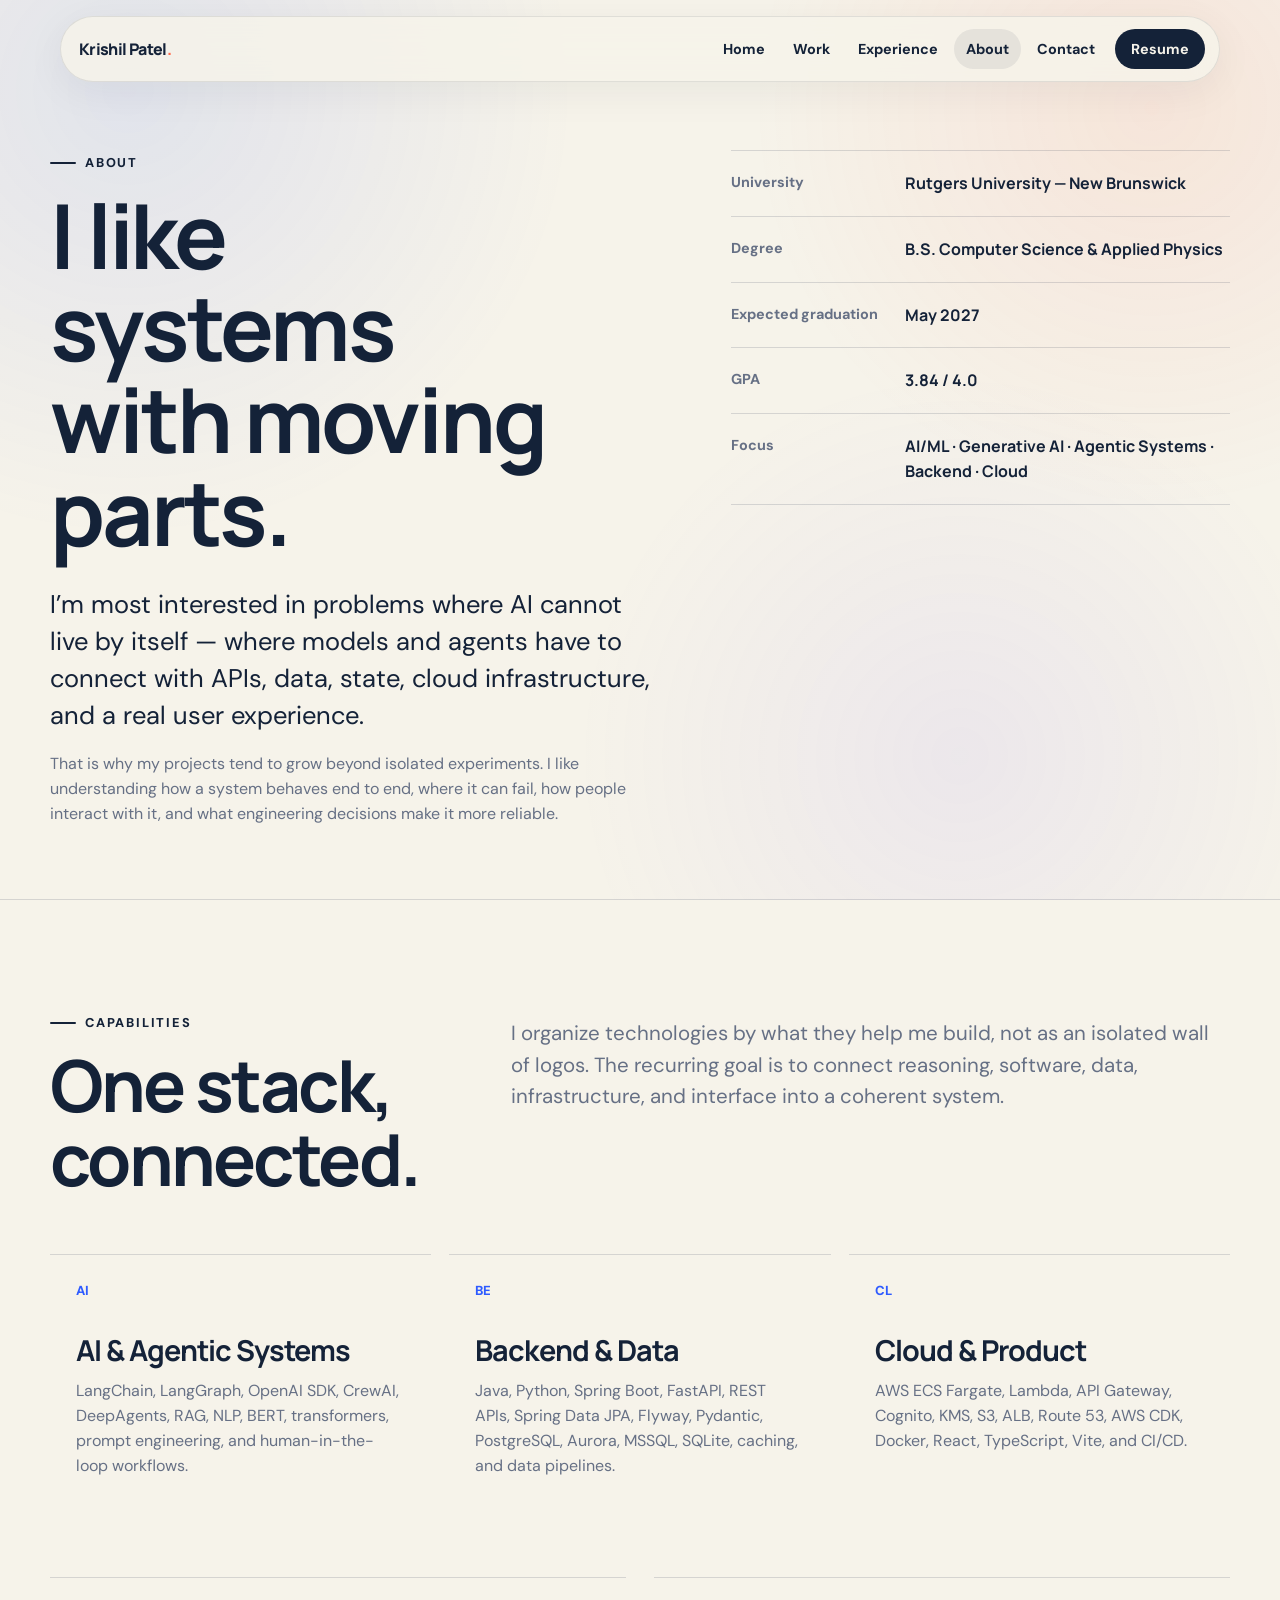
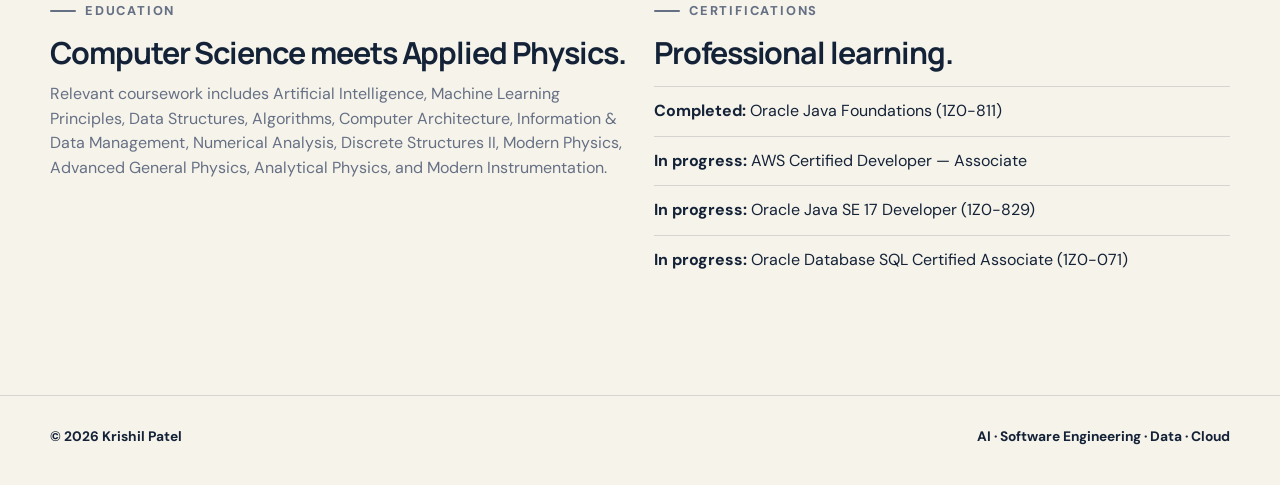
==== about.html @ 27ca4e9e "Add files via upload" ====
<!doctype html>
<html lang="en">
<head>
  <meta charset="utf-8">
  <meta name="viewport" content="width=device-width, initial-scale=1">
  <meta name="description" content="About Krishil Patel: Rutgers Computer Science and Applied Physics student focused on AI, agentic systems, backend engineering, data, and cloud.">
  <meta name="theme-color" content="#f6f3ea">
  <title>About — Krishil Patel</title>
  <link rel="preconnect" href="https://fonts.googleapis.com">
  <link rel="preconnect" href="https://fonts.gstatic.com" crossorigin>
  <link href="https://fonts.googleapis.com/css2?family=DM+Sans:wght@400;500;600;700&family=Manrope:wght@500;600;700;800&display=swap" rel="stylesheet">
  <link rel="stylesheet" href="styles.css">
</head>
<body>

<header class="nav-wrap">
  <nav class="nav" id="nav" aria-label="Primary navigation">
    <a class="brand" href="index.html">Krishil Patel<span class="brand-dot">.</span></a>
    <button class="menu-btn" id="menuBtn" type="button" aria-expanded="false" aria-controls="navLinks">Menu</button>
    <div class="nav-links" id="navLinks">
      <a href="index.html">Home</a><a href="work.html">Work</a><a href="experience.html">Experience</a><a class="active" href="about.html">About</a><a href="contact.html">Contact</a><a class="nav-cta" href="resume.pdf" target="_blank" rel="noreferrer">Resume</a>
    </div>
  </nav>
</header>
<main>
  <section class="page-hero">
    <div class="shell about-grid">
      <div class="about-copy">
        <p class="eyebrow"><span>About</span></p>
        <h2 data-reveal>I like systems with moving parts.</h2>
        <p class="big" data-reveal style="--delay:80ms">
          I’m most interested in problems where AI cannot live by itself — where models and agents have to connect with APIs,
          data, state, cloud infrastructure, and a real user experience.
        </p>
        <p class="small" data-reveal style="--delay:140ms">
          That is why my projects tend to grow beyond isolated experiments. I like understanding how a system behaves end to end,
          where it can fail, how people interact with it, and what engineering decisions make it more reliable.
        </p>
      </div>

      <div class="profile-facts" data-reveal style="--delay:120ms">
        <div class="fact"><div class="label">University</div><strong>Rutgers University — New Brunswick</strong></div>
        <div class="fact"><div class="label">Degree</div><strong>B.S. Computer Science & Applied Physics</strong></div>
        <div class="fact"><div class="label">Expected graduation</div><strong>May 2027</strong></div>
        <div class="fact"><div class="label">GPA</div><strong>3.84 / 4.0</strong></div>
        <div class="fact"><div class="label">Focus</div><strong>AI/ML · Generative AI · Agentic Systems · Backend · Cloud</strong></div>
      </div>
    </div>
  </section>

  <section class="section section-rule">
    <div class="shell">
      <div class="section-head">
        <div>
          <p class="eyebrow"><span>Capabilities</span></p>
          <h2 data-reveal>One stack, connected.</h2>
        </div>
        <p class="lead" data-reveal style="--delay:100ms">
          I organize technologies by what they help me build, not as an isolated wall of logos.
          The recurring goal is to connect reasoning, software, data, infrastructure, and interface into a coherent system.
        </p>
      </div>

      <div class="objective-grid">
        <article class="objective-card" data-reveal>
          <div class="num">AI</div>
          <h3>AI & Agentic Systems</h3>
          <p>LangChain, LangGraph, OpenAI SDK, CrewAI, DeepAgents, RAG, NLP, BERT, transformers, prompt engineering, and human-in-the-loop workflows.</p>
        </article>
        <article class="objective-card" data-reveal style="--delay:80ms">
          <div class="num">BE</div>
          <h3>Backend & Data</h3>
          <p>Java, Python, Spring Boot, FastAPI, REST APIs, Spring Data JPA, Flyway, Pydantic, PostgreSQL, Aurora, MSSQL, SQLite, caching, and data pipelines.</p>
        </article>
        <article class="objective-card" data-reveal style="--delay:160ms">
          <div class="num">CL</div>
          <h3>Cloud & Product</h3>
          <p>AWS ECS Fargate, Lambda, API Gateway, Cognito, KMS, S3, ALB, Route 53, AWS CDK, Docker, React, TypeScript, Vite, and CI/CD.</p>
        </article>
      </div>

      <div class="two-col">
        <section class="panel" data-reveal>
          <p class="eyebrow"><span>Education</span></p>
          <h3>Computer Science meets Applied Physics.</h3>
          <p>
            Relevant coursework includes Artificial Intelligence, Machine Learning Principles, Data Structures, Algorithms,
            Computer Architecture, Information & Data Management, Numerical Analysis, Discrete Structures II,
            Modern Physics, Advanced General Physics, Analytical Physics, and Modern Instrumentation.
          </p>
        </section>

        <section class="panel" data-reveal style="--delay:100ms">
          <p class="eyebrow"><span>Certifications</span></p>
          <h3>Professional learning.</h3>
          <ul class="list-clean">
            <li><strong>Completed:</strong> Oracle Java Foundations (1Z0-811)</li>
            <li><strong>In progress:</strong> AWS Certified Developer — Associate</li>
            <li><strong>In progress:</strong> Oracle Java SE 17 Developer (1Z0-829)</li>
            <li><strong>In progress:</strong> Oracle Database SQL Certified Associate (1Z0-071)</li>
          </ul>
        </section>
      </div>
    </div>
  </section>
</main>

<footer class="footer">
  <div class="shell footer-row">
    <span>© <span id="year"></span> Krishil Patel</span>
    <span>AI · Software Engineering · Data · Cloud</span>
  </div>
</footer>
<script src="script.js"></script>
</body>
</html>
---- styles.css ----
:root{
  --paper:#f6f3ea;
  --paper-2:#ebe6da;
  --ink:#142238;
  --muted:#667085;
  --line:rgba(20,34,56,.14);
  --blue:#2e5bff;
  --coral:#ff6a4d;
  --mint:#bcebd4;
  --sun:#ffd65c;
  --violet:#7c65ff;
  --white:#fff;
  --max:1180px;
  --radius:26px;
  --shadow:0 18px 60px rgba(20,34,56,.10);
  --ease:cubic-bezier(.2,.8,.2,1);
}
*{box-sizing:border-box}
html{scroll-behavior:smooth}
body{
  margin:0;
  font-family:"DM Sans",Inter,ui-sans-serif,system-ui,-apple-system,BlinkMacSystemFont,"Segoe UI",sans-serif;
  color:var(--ink);
  background:var(--paper);
  line-height:1.55;
}
body::before{
  content:"";
  position:fixed;
  inset:0;
  z-index:-2;
  pointer-events:none;
  background:
    radial-gradient(circle at 10% 10%,rgba(46,91,255,.10),transparent 28rem),
    radial-gradient(circle at 90% 12%,rgba(255,106,77,.10),transparent 25rem),
    radial-gradient(circle at 75% 84%,rgba(124,101,255,.08),transparent 24rem);
}
a{color:inherit;text-decoration:none}
img{max-width:100%;display:block}
button,input,textarea{font:inherit}
::selection{background:var(--sun);color:var(--ink)}
.shell{width:min(var(--max),calc(100% - 46px));margin:0 auto}
h1,h2,h3,h4{
  font-family:"Manrope","DM Sans",sans-serif;
  margin:0;
  letter-spacing:-.035em;
  line-height:1.03
}
p{margin:0}
.eyebrow{
  margin:0 0 16px;
  font-size:.8rem;
  font-weight:800;
  letter-spacing:.14em;
  text-transform:uppercase
}
.eyebrow span{display:inline-flex;align-items:center;gap:9px}
.eyebrow span::before{content:"";width:26px;height:2px;background:currentColor;border-radius:999px}
.lead{font-size:clamp(1.05rem,1.6vw,1.3rem);color:var(--muted);max-width:760px}
.section{padding:110px 0}
.section-rule{border-top:1px solid var(--line)}
.section-head{
  display:grid;
  grid-template-columns:.72fr 1.28fr;
  gap:56px;
  align-items:start;
  margin-bottom:58px
}
.section-head h2{font-size:clamp(2.7rem,5.6vw,5.8rem);max-width:9ch}
.section-head .lead{padding-top:8px}
.btn{
  display:inline-flex;
  align-items:center;
  justify-content:center;
  gap:10px;
  min-height:46px;
  padding:0 18px;
  border:1px solid var(--line);
  border-radius:999px;
  font-weight:800;
  font-size:.94rem;
  transition:transform .18s ease,background .18s ease,color .18s ease,border-color .18s ease
}
.btn:hover{transform:translateY(-2px)}
.btn-primary{background:var(--ink);color:var(--paper);border-color:var(--ink)}
.btn-primary:hover{background:var(--blue);border-color:var(--blue)}
.btn-ghost:hover{background:var(--white)}
.cta-row{display:flex;flex-wrap:wrap;gap:10px}

.nav-wrap{
  position:fixed;
  top:16px;
  left:0;
  width:100%;
  z-index:100;
  pointer-events:none
}
.nav{
  pointer-events:auto;
  width:min(1160px,calc(100% - 28px));
  margin:0 auto;
  padding:12px 14px 12px 18px;
  display:flex;
  justify-content:space-between;
  align-items:center;
  border:1px solid rgba(20,34,56,.10);
  border-radius:999px;
  background:rgba(246,243,234,.84);
  backdrop-filter:blur(18px);
  box-shadow:0 10px 40px rgba(20,34,56,.06);
  transition:background .35s var(--ease),box-shadow .35s var(--ease)
}
.nav.scrolled{background:rgba(246,243,234,.96);box-shadow:0 14px 45px rgba(20,34,56,.11)}
.brand{font-family:"Manrope",sans-serif;font-weight:800;letter-spacing:-.04em}
.brand-dot{color:var(--coral)}
.nav-links{display:flex;align-items:center;gap:4px}
.nav-links a{
  padding:9px 12px;
  border-radius:999px;
  font-size:.9rem;
  font-weight:700;
  transition:background .18s ease,transform .18s ease
}
.nav-links a:hover,.nav-links a.active{background:rgba(20,34,56,.075)}
.nav-links .nav-cta{background:var(--ink);color:var(--paper);padding-inline:16px;margin-left:4px}
.menu-btn{display:none;border:0;background:transparent;color:var(--ink);font-weight:800;padding:8px 10px;border-radius:10px;cursor:pointer}

.page-hero{padding:150px 0 72px}
.page-hero-grid{
  display:grid;
  grid-template-columns:1.15fr .85fr;
  gap:56px;
  align-items:end
}
.page-hero h1{font-size:clamp(4rem,8.5vw,8.6rem);max-width:9ch}
.page-hero .lead{margin-top:26px}
.hero-image{
  border-radius:34px;
  overflow:hidden;
  box-shadow:var(--shadow);
  background:var(--paper-2)
}
.hero-image img{width:100%;height:auto}
.mini-meta{display:flex;flex-wrap:wrap;gap:8px;margin-top:26px}
.pill{
  display:inline-flex;
  padding:7px 11px;
  border:1px solid var(--line);
  border-radius:999px;
  font-size:.82rem;
  font-weight:700
}

.home-hero{
  min-height:100svh;
  display:flex;
  align-items:center;
  padding:138px 0 78px;
  position:relative;
  overflow:hidden
}
.home-grid{
  width:100%;
  display:grid;
  grid-template-columns:minmax(0,1.3fr) minmax(300px,.7fr);
  gap:60px;
  align-items:center
}
.home-hero h1{font-size:clamp(4.4rem,10vw,9.7rem);line-height:.88;max-width:8.3ch}
.home-hero h1 .accent{color:var(--blue)}
.home-kicker{font-weight:800;color:var(--blue);margin-bottom:20px}
.home-statement{
  font-size:clamp(1.5rem,2.5vw,2.15rem);
  font-weight:700;
  line-height:1.2;
  letter-spacing:-.03em;
  margin-bottom:20px
}
.home-support{color:var(--muted);font-size:1.04rem;margin-bottom:26px;max-width:40ch}
.home-image{
  position:relative;
  border-radius:36px;
  overflow:hidden;
  box-shadow:var(--shadow)
}
.home-image::after{
  content:"Portfolio / 2026";
  position:absolute;
  right:16px;
  bottom:14px;
  padding:7px 10px;
  border-radius:999px;
  font-size:.72rem;
  font-weight:800;
  letter-spacing:.11em;
  text-transform:uppercase;
  color:var(--ink);
  background:rgba(246,243,234,.82);
  backdrop-filter:blur(10px)
}

.objective-grid{
  display:grid;
  grid-template-columns:repeat(3,1fr);
  gap:18px
}
.objective-card{
  padding:26px;
  border-top:1px solid var(--line);
  min-height:220px
}
.objective-card .num{font-size:.82rem;font-weight:800;color:var(--blue);margin-bottom:34px}
.objective-card h3{font-size:1.8rem;margin-bottom:14px}
.objective-card p{color:var(--muted)}

.feature-strip{
  display:grid;
  grid-template-columns:repeat(2,1fr);
  gap:24px
}
.feature-card{
  min-height:420px;
  padding:30px;
  border-radius:32px;
  position:relative;
  overflow:hidden;
  box-shadow:var(--shadow)
}
.feature-card.blue{background:linear-gradient(145deg,#dfe7ff,#bfcfff 58%,#f5d3cc)}
.feature-card.sun{background:linear-gradient(145deg,#fff1c3,#f6d685 55%,#d4ebdd)}
.feature-card h3{font-size:clamp(2.2rem,4vw,4.5rem);max-width:8ch;margin-top:24px}
.feature-card p{margin-top:16px;max-width:46ch;color:rgba(20,34,56,.72)}
.feature-card .arrow{
  position:absolute;
  right:24px;
  bottom:24px;
  width:52px;
  height:52px;
  border-radius:50%;
  display:grid;
  place-items:center;
  border:1px solid rgba(20,34,56,.18);
  background:rgba(255,255,255,.42);
  font-size:1.2rem;
  transition:transform .18s ease
}
.feature-card:hover .arrow{transform:translate(3px,-3px)}

.work-grid{display:grid;gap:30px}
.project-card{
  display:grid;
  grid-template-columns:.95fr 1.05fr;
  gap:26px;
  border-top:1px solid var(--line);
  padding-top:34px
}
.project-card + .project-card{margin-top:38px}
.project-copy h2{font-size:clamp(2.8rem,5vw,5rem);margin-bottom:14px}
.project-copy p{color:var(--muted);font-size:1.05rem;max-width:56ch;margin-bottom:22px}
.project-copy h4{font-size:1rem;margin:24px 0 8px}
.project-copy ul{margin:0;padding-left:1.2rem;color:var(--muted)}
.project-copy li{margin-bottom:8px}
.project-image{
  border-radius:30px;
  overflow:hidden;
  box-shadow:var(--shadow);
  background:var(--paper-2)
}
.project-image img{width:100%;height:100%;object-fit:cover}
.tech-row{display:flex;flex-wrap:wrap;gap:8px;margin:20px 0 26px}

.archive{
  border-top:1px solid var(--line)
}
.archive-item{
  display:grid;
  grid-template-columns:.55fr 1.6fr 1fr;
  gap:20px;
  padding:26px 0;
  border-bottom:1px solid var(--line);
  transition:transform .18s ease
}
.archive-item:hover{transform:translateX(7px)}
.archive-item .year{font-weight:800;color:var(--muted)}
.archive-item h3{font-size:clamp(1.4rem,2.3vw,2.3rem);margin-bottom:6px}
.archive-item p{color:var(--muted)}
.archive-tech{text-align:right;color:var(--muted);font-size:.85rem;font-weight:700}

.timeline{
  display:grid;
  grid-template-columns:.45fr 1.55fr;
  gap:50px;
  border-top:1px solid var(--line);
  padding-top:36px
}
.timeline-date{color:var(--muted);font-weight:700}
.timeline-content h2{font-size:clamp(2.6rem,5vw,5rem);margin-bottom:8px}
.org{color:var(--blue);font-weight:800;margin-bottom:18px}
.timeline-content>p{color:var(--muted);font-size:1.08rem;max-width:760px}
.timeline-points{display:grid;grid-template-columns:repeat(2,1fr);gap:12px 26px;margin-top:28px}
.timeline-points div{border-top:1px solid var(--line);padding-top:12px;font-weight:650}

.research-visual{
  margin-top:48px;
  display:grid;
  grid-template-columns:1fr 1fr;
  gap:24px
}
.research-visual figure{
  margin:0;
  border-radius:30px;
  overflow:hidden;
  box-shadow:var(--shadow)
}
.research-visual figcaption{
  padding:14px 16px;
  background:#fff;
  color:var(--muted);
  font-size:.88rem
}

.about-grid{
  display:grid;
  grid-template-columns:1.1fr .9fr;
  gap:70px;
  align-items:start
}
.about-copy h2{font-size:clamp(3.2rem,7vw,7rem);max-width:9ch;margin-bottom:28px}
.about-copy .big{font-size:clamp(1.22rem,2vw,1.7rem);line-height:1.45;margin-bottom:18px}
.about-copy .small{color:var(--muted);max-width:56ch}
.profile-facts{border-top:1px solid var(--line)}
.fact{display:grid;grid-template-columns:.65fr 1.35fr;gap:18px;padding:20px 0;border-bottom:1px solid var(--line)}
.fact .label{color:var(--muted);font-weight:700;font-size:.9rem}
.fact strong{font-family:"Manrope",sans-serif}
.two-col{display:grid;grid-template-columns:1fr 1fr;gap:28px;margin-top:72px}
.panel{border-top:1px solid var(--line);padding-top:20px}
.panel h3{font-size:1.9rem;margin-bottom:14px}
.panel p{color:var(--muted)}
.list-clean{list-style:none;padding:0;margin:18px 0 0}
.list-clean li{padding:12px 0;border-top:1px solid var(--line)}

.contact-grid{
  display:grid;
  grid-template-columns:1.05fr .95fr;
  gap:60px
}
.contact-copy h1{font-size:clamp(4rem,8vw,8rem);max-width:8ch;margin-bottom:24px}
.contact-copy .lead{margin-bottom:28px}
.contact-links{display:flex;flex-wrap:wrap;gap:10px}
.contact-card{
  padding:30px;
  border-radius:30px;
  background:linear-gradient(150deg,#ffd7ce,#ffc0b1 45%,#f5d768);
  box-shadow:var(--shadow)
}
.contact-card h3{font-size:2.2rem;margin-bottom:14px}
.contact-card p{color:rgba(20,34,56,.72);margin-bottom:24px}
.contact-list{display:grid;gap:12px}
.contact-item{
  display:flex;
  justify-content:space-between;
  gap:20px;
  padding:14px 0;
  border-top:1px solid rgba(20,34,56,.16)
}
.contact-item span{color:rgba(20,34,56,.65)}
.footer{
  padding:30px 0 38px;
  border-top:1px solid var(--line);
  font-size:.86rem;
  font-weight:700
}
.footer-row{display:flex;justify-content:space-between;gap:16px}

[data-reveal]{
  opacity:0;
  transform:translateY(20px);
  transition:opacity .8s var(--ease),transform .8s var(--ease);
  transition-delay:var(--delay,0ms)
}
[data-reveal].visible{opacity:1;transform:translateY(0)}

@media(max-width:960px){
  .section{padding:88px 0}
  .section-head,.page-hero-grid,.about-grid,.contact-grid{grid-template-columns:1fr;gap:34px}
  .section-head h2{max-width:none}
  .home-grid{grid-template-columns:1fr;gap:46px}
  .home-hero{min-height:auto;padding:140px 0 96px}
  .home-image{max-width:720px}
  .objective-grid{grid-template-columns:1fr}
  .feature-strip{grid-template-columns:1fr}
  .project-card{grid-template-columns:1fr}
  .timeline{grid-template-columns:1fr;gap:16px}
  .archive-item{grid-template-columns:.55fr 1.45fr}
  .archive-tech{grid-column:2;text-align:left}
  .research-visual,.two-col{grid-template-columns:1fr}
}
@media(max-width:760px){
  .shell{width:min(100% - 28px,var(--max))}
  .nav{width:calc(100% - 18px)}
  .nav-links{
    position:absolute;
    top:calc(100% + 8px);
    left:0;
    right:0;
    display:none;
    flex-direction:column;
    align-items:stretch;
    padding:12px;
    border-radius:22px;
    background:rgba(246,243,234,.98);
    border:1px solid rgba(20,34,56,.10);
    box-shadow:var(--shadow)
  }
  .nav-links.open{display:flex}
  .nav-links .nav-cta{margin-left:0;text-align:center}
  .menu-btn{display:inline-flex}
  .home-hero h1,.page-hero h1,.contact-copy h1{font-size:clamp(3.9rem,17vw,5.8rem)}
  .feature-card{min-height:360px}
  .archive-item{grid-template-columns:1fr;gap:7px}
  .archive-tech{grid-column:auto}
  .timeline-points{grid-template-columns:1fr}
  .fact{grid-template-columns:1fr;gap:4px}
  .footer-row{flex-direction:column}
}
@media(prefers-reduced-motion:reduce){
  html{scroll-behavior:auto}
  *,*::before,*::after{
    animation-duration:1ms!important;
    animation-iteration-count:1!important;
    transition-duration:1ms!important
  }
  [data-reveal]{opacity:1;transform:none}
}
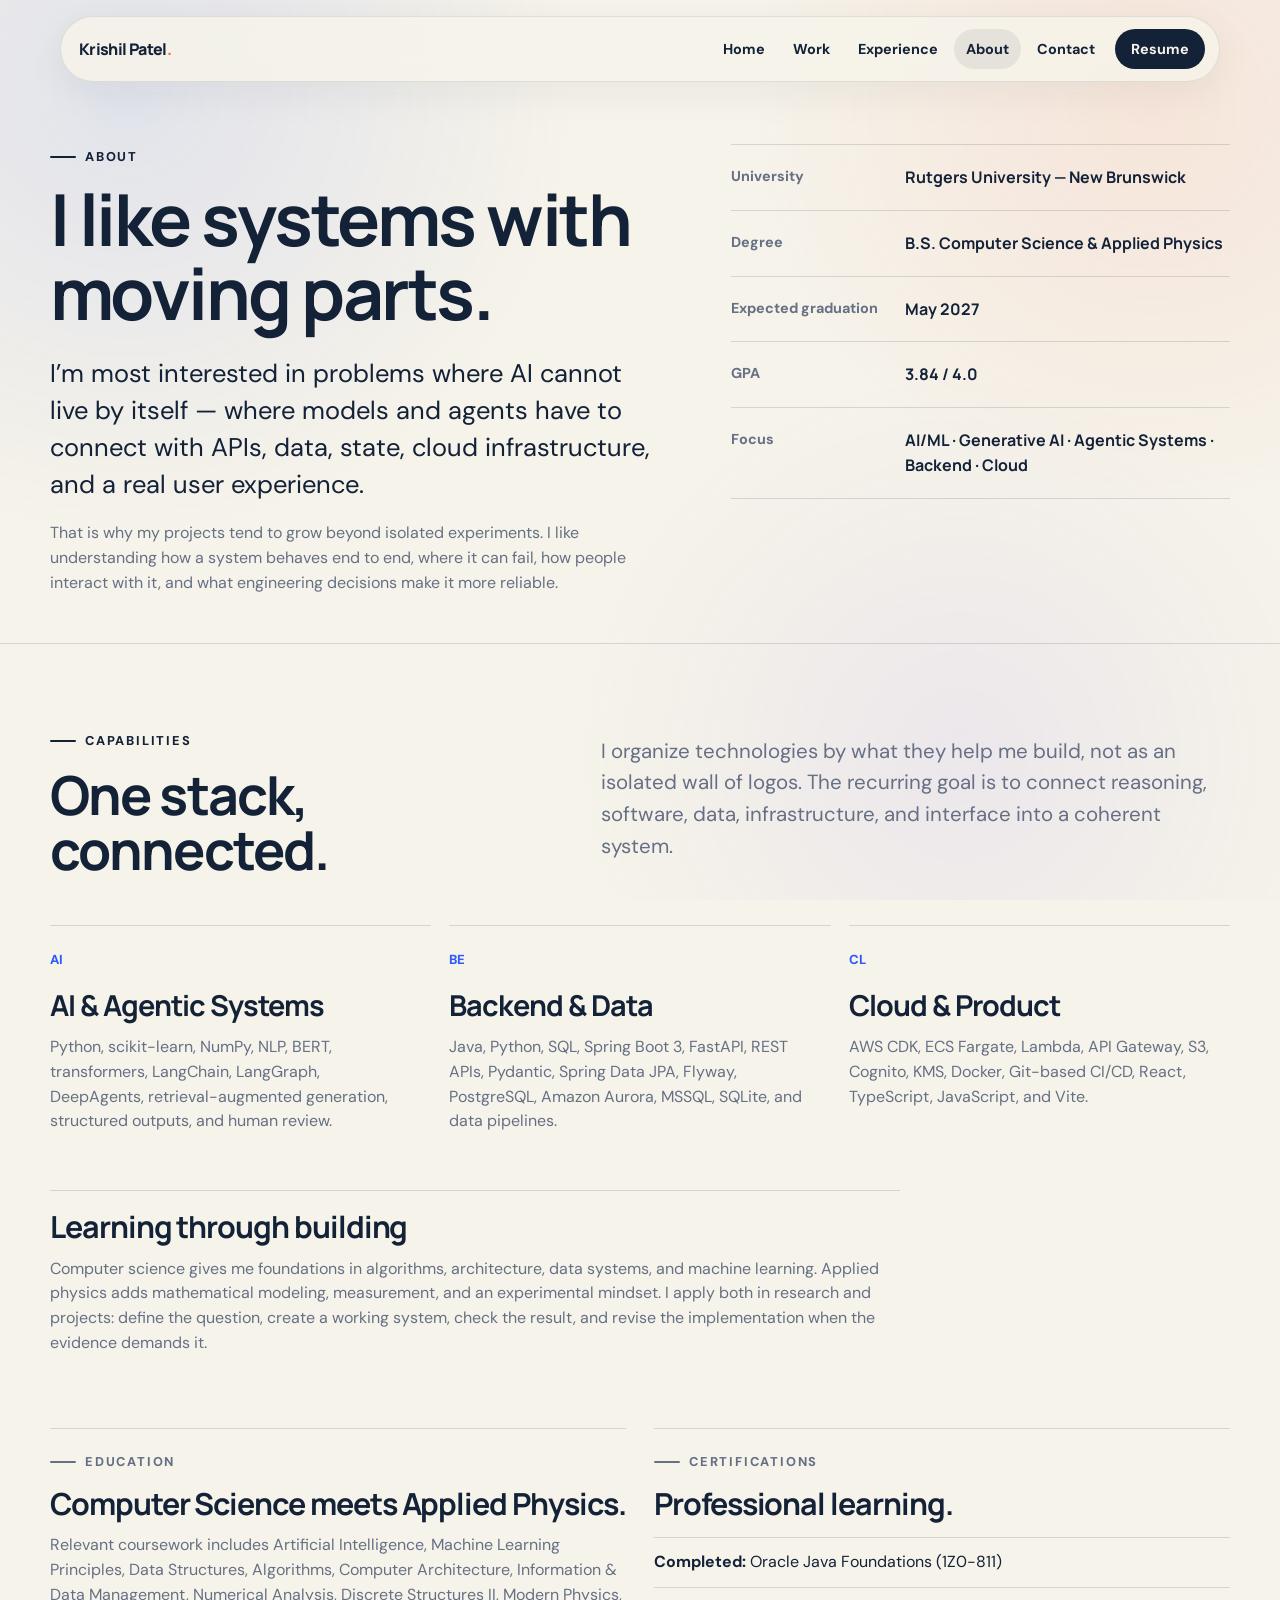
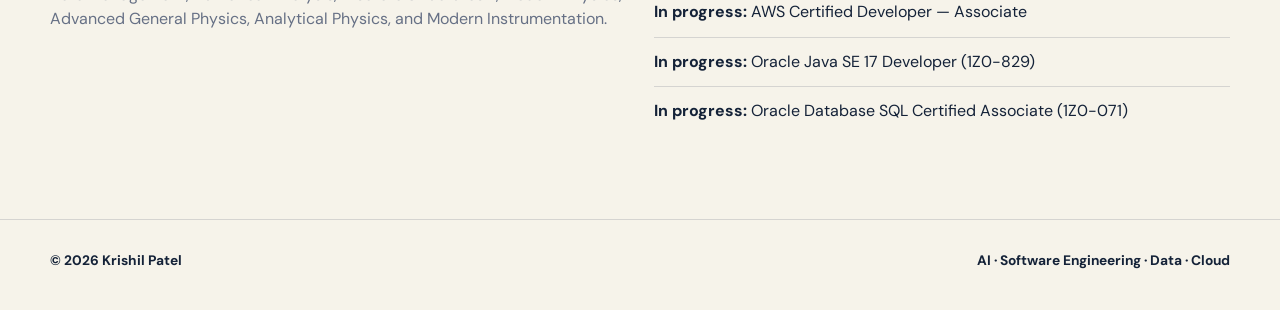
==== commit 4aac4515: "Add files via upload" ====
--- a/about.html
+++ b/about.html
@@ -1,115 +1,109 @@
-<!doctype html>
+<!DOCTYPE html>
+
 <html lang="en">
 <head>
-  <meta charset="utf-8">
-  <meta name="viewport" content="width=device-width, initial-scale=1">
-  <meta name="description" content="About Krishil Patel: Rutgers Computer Science and Applied Physics student focused on AI, agentic systems, backend engineering, data, and cloud.">
-  <meta name="theme-color" content="#f6f3ea">
-  <title>About — Krishil Patel</title>
-  <link rel="preconnect" href="https://fonts.googleapis.com">
-  <link rel="preconnect" href="https://fonts.gstatic.com" crossorigin>
-  <link href="https://fonts.googleapis.com/css2?family=DM+Sans:wght@400;500;600;700&family=Manrope:wght@500;600;700;800&display=swap" rel="stylesheet">
-  <link rel="stylesheet" href="styles.css">
+<meta charset="utf-8"/>
+<meta content="width=device-width, initial-scale=1" name="viewport"/>
+<meta content="About Krishil Patel: Rutgers Computer Science and Applied Physics student focused on AI, agentic systems, backend engineering, data, and cloud." name="description"/>
+<meta content="#f6f3ea" name="theme-color"/>
+<title>About — Krishil Patel</title>
+<link href="https://fonts.googleapis.com" rel="preconnect"/>
+<link crossorigin="" href="https://fonts.gstatic.com" rel="preconnect"/>
+<link href="https://fonts.googleapis.com/css2?family=DM+Sans:wght@400;500;600;700&amp;family=Manrope:wght@500;600;700;800&amp;display=swap" rel="stylesheet"/>
+<link href="styles.css" rel="stylesheet"/>
 </head>
 <body>
-
 <header class="nav-wrap">
-  <nav class="nav" id="nav" aria-label="Primary navigation">
-    <a class="brand" href="index.html">Krishil Patel<span class="brand-dot">.</span></a>
-    <button class="menu-btn" id="menuBtn" type="button" aria-expanded="false" aria-controls="navLinks">Menu</button>
-    <div class="nav-links" id="navLinks">
-      <a href="index.html">Home</a><a href="work.html">Work</a><a href="experience.html">Experience</a><a class="active" href="about.html">About</a><a href="contact.html">Contact</a><a class="nav-cta" href="resume.pdf" target="_blank" rel="noreferrer">Resume</a>
-    </div>
-  </nav>
+<nav aria-label="Primary navigation" class="nav" id="nav">
+<a class="brand" href="index.html">Krishil Patel<span class="brand-dot">.</span></a>
+<button aria-controls="navLinks" aria-expanded="false" class="menu-btn" id="menuBtn" type="button">Menu</button>
+<div class="nav-links" id="navLinks">
+<a href="index.html">Home</a><a href="work.html">Work</a><a href="experience.html">Experience</a><a aria-current="page" class="active" href="about.html">About</a><a href="contact.html">Contact</a><a class="nav-cta" href="resume.pdf" rel="noopener noreferrer" target="_blank">Resume</a>
+</div>
+</nav>
 </header>
 <main>
-  <section class="page-hero">
-    <div class="shell about-grid">
-      <div class="about-copy">
-        <p class="eyebrow"><span>About</span></p>
-        <h2 data-reveal>I like systems with moving parts.</h2>
-        <p class="big" data-reveal style="--delay:80ms">
+<section class="page-hero">
+<div class="shell about-grid">
+<div class="about-copy">
+<p class="eyebrow"><span>About</span></p>
+<h1 data-reveal="">I like systems with moving parts.</h1>
+<p class="big" data-reveal="" style="--delay:80ms">
           I’m most interested in problems where AI cannot live by itself — where models and agents have to connect with APIs,
           data, state, cloud infrastructure, and a real user experience.
         </p>
-        <p class="small" data-reveal style="--delay:140ms">
+<p class="small" data-reveal="" style="--delay:140ms">
           That is why my projects tend to grow beyond isolated experiments. I like understanding how a system behaves end to end,
           where it can fail, how people interact with it, and what engineering decisions make it more reliable.
         </p>
-      </div>
-
-      <div class="profile-facts" data-reveal style="--delay:120ms">
-        <div class="fact"><div class="label">University</div><strong>Rutgers University — New Brunswick</strong></div>
-        <div class="fact"><div class="label">Degree</div><strong>B.S. Computer Science & Applied Physics</strong></div>
-        <div class="fact"><div class="label">Expected graduation</div><strong>May 2027</strong></div>
-        <div class="fact"><div class="label">GPA</div><strong>3.84 / 4.0</strong></div>
-        <div class="fact"><div class="label">Focus</div><strong>AI/ML · Generative AI · Agentic Systems · Backend · Cloud</strong></div>
-      </div>
-    </div>
-  </section>
-
-  <section class="section section-rule">
-    <div class="shell">
-      <div class="section-head">
-        <div>
-          <p class="eyebrow"><span>Capabilities</span></p>
-          <h2 data-reveal>One stack, connected.</h2>
-        </div>
-        <p class="lead" data-reveal style="--delay:100ms">
+</div>
+<div class="profile-facts" data-reveal="" style="--delay:120ms">
+<div class="fact"><div class="label">University</div><strong>Rutgers University — New Brunswick</strong></div>
+<div class="fact"><div class="label">Degree</div><strong>B.S. Computer Science &amp; Applied Physics</strong></div>
+<div class="fact"><div class="label">Expected graduation</div><strong>May 2027</strong></div>
+<div class="fact"><div class="label">GPA</div><strong>3.84 / 4.0</strong></div>
+<div class="fact"><div class="label">Focus</div><strong>AI/ML · Generative AI · Agentic Systems · Backend · Cloud</strong></div>
+</div>
+</div>
+</section>
+<section class="section section-rule">
+<div class="shell">
+<div class="section-head">
+<div>
+<p class="eyebrow"><span>Capabilities</span></p>
+<h2 data-reveal="">One stack, connected.</h2>
+</div>
+<p class="lead" data-reveal="" style="--delay:100ms">
           I organize technologies by what they help me build, not as an isolated wall of logos.
           The recurring goal is to connect reasoning, software, data, infrastructure, and interface into a coherent system.
         </p>
-      </div>
-
-      <div class="objective-grid">
-        <article class="objective-card" data-reveal>
-          <div class="num">AI</div>
-          <h3>AI & Agentic Systems</h3>
-          <p>LangChain, LangGraph, OpenAI SDK, CrewAI, DeepAgents, RAG, NLP, BERT, transformers, prompt engineering, and human-in-the-loop workflows.</p>
-        </article>
-        <article class="objective-card" data-reveal style="--delay:80ms">
-          <div class="num">BE</div>
-          <h3>Backend & Data</h3>
-          <p>Java, Python, Spring Boot, FastAPI, REST APIs, Spring Data JPA, Flyway, Pydantic, PostgreSQL, Aurora, MSSQL, SQLite, caching, and data pipelines.</p>
-        </article>
-        <article class="objective-card" data-reveal style="--delay:160ms">
-          <div class="num">CL</div>
-          <h3>Cloud & Product</h3>
-          <p>AWS ECS Fargate, Lambda, API Gateway, Cognito, KMS, S3, ALB, Route 53, AWS CDK, Docker, React, TypeScript, Vite, and CI/CD.</p>
-        </article>
-      </div>
-
-      <div class="two-col">
-        <section class="panel" data-reveal>
-          <p class="eyebrow"><span>Education</span></p>
-          <h3>Computer Science meets Applied Physics.</h3>
-          <p>
+</div>
+<div class="objective-grid">
+<article class="objective-card" data-reveal="">
+<div class="num">AI</div>
+<h3>AI &amp; Agentic Systems</h3>
+<p>Python, scikit-learn, NumPy, NLP, BERT, transformers, LangChain, LangGraph, DeepAgents, retrieval-augmented generation, structured outputs, and human review.</p>
+</article>
+<article class="objective-card" data-reveal="" style="--delay:80ms">
+<div class="num">BE</div>
+<h3>Backend &amp; Data</h3>
+<p>Java, Python, SQL, Spring Boot 3, FastAPI, REST APIs, Pydantic, Spring Data JPA, Flyway, PostgreSQL, Amazon Aurora, MSSQL, SQLite, and data pipelines.</p>
+</article>
+<article class="objective-card" data-reveal="" style="--delay:160ms">
+<div class="num">CL</div>
+<h3>Cloud &amp; Product</h3>
+<p>AWS CDK, ECS Fargate, Lambda, API Gateway, S3, Cognito, KMS, Docker, Git-based CI/CD, React, TypeScript, JavaScript, and Vite.</p>
+</article>
+</div><div class="panel learning-panel"><h3>Learning through building</h3><p>Computer science gives me foundations in algorithms, architecture, data systems, and machine learning. Applied physics adds mathematical modeling, measurement, and an experimental mindset. I apply both in research and projects: define the question, create a working system, check the result, and revise the implementation when the evidence demands it.</p></div>
+<div class="two-col">
+<section class="panel" data-reveal="">
+<p class="eyebrow"><span>Education</span></p>
+<h3>Computer Science meets Applied Physics.</h3>
+<p>
             Relevant coursework includes Artificial Intelligence, Machine Learning Principles, Data Structures, Algorithms,
-            Computer Architecture, Information & Data Management, Numerical Analysis, Discrete Structures II,
+            Computer Architecture, Information &amp; Data Management, Numerical Analysis, Discrete Structures II,
             Modern Physics, Advanced General Physics, Analytical Physics, and Modern Instrumentation.
           </p>
-        </section>
-
-        <section class="panel" data-reveal style="--delay:100ms">
-          <p class="eyebrow"><span>Certifications</span></p>
-          <h3>Professional learning.</h3>
-          <ul class="list-clean">
-            <li><strong>Completed:</strong> Oracle Java Foundations (1Z0-811)</li>
-            <li><strong>In progress:</strong> AWS Certified Developer — Associate</li>
-            <li><strong>In progress:</strong> Oracle Java SE 17 Developer (1Z0-829)</li>
-            <li><strong>In progress:</strong> Oracle Database SQL Certified Associate (1Z0-071)</li>
-          </ul>
-        </section>
-      </div>
-    </div>
-  </section>
+</section>
+<section class="panel" data-reveal="" style="--delay:100ms">
+<p class="eyebrow"><span>Certifications</span></p>
+<h3>Professional learning.</h3>
+<ul class="list-clean">
+<li><strong>Completed:</strong> Oracle Java Foundations (1Z0-811)</li>
+<li><strong>In progress:</strong> AWS Certified Developer — Associate</li>
+<li><strong>In progress:</strong> Oracle Java SE 17 Developer (1Z0-829)</li>
+<li><strong>In progress:</strong> Oracle Database SQL Certified Associate (1Z0-071)</li>
+</ul>
+</section>
+</div>
+</div>
+</section>
 </main>
-
 <footer class="footer">
-  <div class="shell footer-row">
-    <span>© <span id="year"></span> Krishil Patel</span>
-    <span>AI · Software Engineering · Data · Cloud</span>
-  </div>
+<div class="shell footer-row">
+<span>© <span id="year"></span> Krishil Patel</span>
+<span>AI · Software Engineering · Data · Cloud</span>
+</div>
 </footer>
 <script src="script.js"></script>
 </body>
--- a/styles.css
+++ b/styles.css
@@ -14,6 +14,8 @@
   --radius:26px;
   --shadow:0 18px 60px rgba(20,34,56,.10);
   --ease:cubic-bezier(.2,.8,.2,1);
+  --space-section:clamp(3.5rem,6.5vw,5.75rem);
+  --space-gap:clamp(1.25rem,3vw,2.25rem);
 }
 *{box-sizing:border-box}
 html{scroll-behavior:smooth}
@@ -57,16 +59,16 @@
 .eyebrow span{display:inline-flex;align-items:center;gap:9px}
 .eyebrow span::before{content:"";width:26px;height:2px;background:currentColor;border-radius:999px}
 .lead{font-size:clamp(1.05rem,1.6vw,1.3rem);color:var(--muted);max-width:760px}
-.section{padding:110px 0}
+.section{padding:var(--space-section) 0}
 .section-rule{border-top:1px solid var(--line)}
 .section-head{
   display:grid;
-  grid-template-columns:.72fr 1.28fr;
-  gap:56px;
+  grid-template-columns:minmax(0,.9fr) minmax(0,1.1fr);
+  gap:var(--space-gap);
   align-items:start;
-  margin-bottom:58px
-}
-.section-head h2{font-size:clamp(2.7rem,5.6vw,5.8rem);max-width:9ch}
+  margin-bottom:clamp(1.8rem,4vw,3rem)
+}
+.section-head h2{font-size:clamp(2.35rem,4.2vw,4.25rem);max-width:15ch}
 .section-head .lead{padding-top:8px}
 .btn{
   display:inline-flex;
@@ -125,14 +127,14 @@
 .nav-links .nav-cta{background:var(--ink);color:var(--paper);padding-inline:16px;margin-left:4px}
 .menu-btn{display:none;border:0;background:transparent;color:var(--ink);font-weight:800;padding:8px 10px;border-radius:10px;cursor:pointer}
 
-.page-hero{padding:150px 0 72px}
+.page-hero{padding:clamp(7.5rem,12vw,9rem) 0 3rem}
 .page-hero-grid{
   display:grid;
   grid-template-columns:1.15fr .85fr;
-  gap:56px;
+  gap:var(--space-gap);
   align-items:end
 }
-.page-hero h1{font-size:clamp(4rem,8.5vw,8.6rem);max-width:9ch}
+.page-hero h1{font-size:clamp(3rem,6.8vw,6.2rem);max-width:15ch}
 .page-hero .lead{margin-top:26px}
 .hero-image{
   border-radius:34px;
@@ -152,21 +154,21 @@
 }
 
 .home-hero{
-  min-height:100svh;
+  min-height:min(780px,100svh);
   display:flex;
   align-items:center;
-  padding:138px 0 78px;
+  padding:130px 0 64px;
   position:relative;
   overflow:hidden
 }
 .home-grid{
   width:100%;
   display:grid;
-  grid-template-columns:minmax(0,1.3fr) minmax(300px,.7fr);
+  grid-template-columns:minmax(0,1.1fr) minmax(0,.9fr);
   gap:60px;
   align-items:center
 }
-.home-hero h1{font-size:clamp(4.4rem,10vw,9.7rem);line-height:.88;max-width:8.3ch}
+.home-hero h1{font-size:clamp(3.45rem,7vw,6.9rem);line-height:1.02;max-width:12ch}
 .home-hero h1 .accent{color:var(--blue)}
 .home-kicker{font-weight:800;color:var(--blue);margin-bottom:20px}
 .home-statement{
@@ -219,7 +221,7 @@
   gap:24px
 }
 .feature-card{
-  min-height:420px;
+  min-height:290px;
   padding:30px;
   border-radius:32px;
   position:relative;
@@ -228,7 +230,7 @@
 }
 .feature-card.blue{background:linear-gradient(145deg,#dfe7ff,#bfcfff 58%,#f5d3cc)}
 .feature-card.sun{background:linear-gradient(145deg,#fff1c3,#f6d685 55%,#d4ebdd)}
-.feature-card h3{font-size:clamp(2.2rem,4vw,4.5rem);max-width:8ch;margin-top:24px}
+.feature-card h3{font-size:clamp(2rem,3.5vw,3.4rem);max-width:16ch;margin-top:24px}
 .feature-card p{margin-top:16px;max-width:46ch;color:rgba(20,34,56,.72)}
 .feature-card .arrow{
   position:absolute;
@@ -249,15 +251,15 @@
 .work-grid{display:grid;gap:30px}
 .project-card{
   display:grid;
-  grid-template-columns:.95fr 1.05fr;
+  grid-template-columns:minmax(0,1.2fr) minmax(0,.8fr);
   gap:26px;
   border-top:1px solid var(--line);
   padding-top:34px
 }
 .project-card + .project-card{margin-top:38px}
-.project-copy h2{font-size:clamp(2.8rem,5vw,5rem);margin-bottom:14px}
+.project-copy h2{font-size:clamp(2.5rem,4vw,4.1rem);margin-bottom:14px}
 .project-copy p{color:var(--muted);font-size:1.05rem;max-width:56ch;margin-bottom:22px}
-.project-copy h4{font-size:1rem;margin:24px 0 8px}
+.project-copy h3{font-size:1rem;margin:24px 0 8px}
 .project-copy ul{margin:0;padding-left:1.2rem;color:var(--muted)}
 .project-copy li{margin-bottom:8px}
 .project-image{
@@ -266,7 +268,7 @@
   box-shadow:var(--shadow);
   background:var(--paper-2)
 }
-.project-image img{width:100%;height:100%;object-fit:cover}
+.project-image img{width:100%;height:auto;object-fit:contain}
 .tech-row{display:flex;flex-wrap:wrap;gap:8px;margin:20px 0 26px}
 
 .archive{
@@ -325,7 +327,7 @@
   gap:70px;
   align-items:start
 }
-.about-copy h2{font-size:clamp(3.2rem,7vw,7rem);max-width:9ch;margin-bottom:28px}
+.about-copy h2{font-size:clamp(2.8rem,5.6vw,5.4rem);max-width:15ch;margin-bottom:28px}
 .about-copy .big{font-size:clamp(1.22rem,2vw,1.7rem);line-height:1.45;margin-bottom:18px}
 .about-copy .small{color:var(--muted);max-width:56ch}
 .profile-facts{border-top:1px solid var(--line)}
@@ -344,7 +346,7 @@
   grid-template-columns:1.05fr .95fr;
   gap:60px
 }
-.contact-copy h1{font-size:clamp(4rem,8vw,8rem);max-width:8ch;margin-bottom:24px}
+.contact-copy h1{font-size:clamp(3rem,6vw,5.6rem);max-width:14ch;margin-bottom:24px}
 .contact-copy .lead{margin-bottom:28px}
 .contact-links{display:flex;flex-wrap:wrap;gap:10px}
 .contact-card{
@@ -373,12 +375,12 @@
 .footer-row{display:flex;justify-content:space-between;gap:16px}
 
 [data-reveal]{
-  opacity:0;
-  transform:translateY(20px);
+  opacity:1;
+  transform:none;
   transition:opacity .8s var(--ease),transform .8s var(--ease);
   transition-delay:var(--delay,0ms)
 }
-[data-reveal].visible{opacity:1;transform:translateY(0)}
+[data-reveal].visible{opacity:1;transform:none}
 
 @media(max-width:960px){
   .section{padding:88px 0}
@@ -431,4 +433,69 @@
     transition-duration:1ms!important
   }
   [data-reveal]{opacity:1;transform:none}
-}+}
+
+/* Cohesive accessibility, responsive layout, and media refinements */
+:where(.shell,.home-grid,.page-hero-grid,.project-card,.about-grid,.contact-grid,.section-head,.archive-item)>*{min-width:0}
+:where(h1,h2,h3,h4,p,a){overflow-wrap:break-word}
+:where(a,button):focus-visible{outline:3px solid var(--blue);outline-offset:4px}
+a:not(.btn,.feature-card,.brand,.nav-links a):hover{text-decoration:underline;text-underline-offset:3px}
+[id]{scroll-margin-top:105px}
+figure{margin:0}
+figure img{width:100%;height:auto;object-fit:contain}
+figure figcaption{font-size:.86rem;line-height:1.5;color:var(--muted);padding:12px 14px;background:rgba(255,255,255,.72)}
+.project-image,.home-image,.hero-image{overflow:hidden;border-radius:24px;background:rgba(255,255,255,.56);box-shadow:var(--shadow)}
+.project-image img,.home-image img,.hero-image img{width:100%;height:auto;object-fit:contain}
+.home-image::after{display:none}
+.narrow-hero{max-width:900px}
+.project-card{align-items:start;gap:clamp(1.5rem,4vw,3.25rem)}
+.project-copy p{line-height:1.65;max-width:67ch}
+.project-copy ul{line-height:1.6}
+.project-copy h3{font-size:1rem;line-height:1.35;margin-top:1.5rem}
+.project-copy li{margin-bottom:.65rem}
+.archive-item{grid-template-columns:85px minmax(0,1fr) minmax(160px,.45fr)}
+.archive-note{margin-top:.65rem;color:var(--ink)!important;font-size:.9rem}
+.secondary-experience{margin-top:clamp(2.5rem,5vw,4rem)}
+.secondary-experience h2{font-size:clamp(2rem,4vw,3rem)}
+.timeline-content>p+p{margin-top:1rem}
+.learning-panel{margin-top:2rem;max-width:850px}
+.contact-item a{color:var(--ink);font-weight:700;text-decoration:underline;text-underline-offset:3px;overflow-wrap:anywhere;text-align:right}
+.contact-item span{overflow-wrap:anywhere}
+.about-copy h1{font-size:clamp(2.8rem,5.6vw,5.4rem);max-width:15ch;margin-bottom:1.5rem}
+.home-image{max-width:610px}
+.objective-card{min-height:0;padding:1.5rem 1rem 1.5rem 0}
+.objective-card .num{margin-bottom:1.3rem}
+.feature-card{min-height:290px}
+.feature-card p{padding-right:1.2rem}
+@media(max-width:960px){
+ .home-hero{min-height:auto;padding:125px 0 55px}
+ .home-grid,.project-card{grid-template-columns:1fr}
+ .home-image{max-width:650px}
+ .project-image{max-width:780px}
+ .section-head{grid-template-columns:1fr;gap:1rem}
+ .about-grid,.contact-grid{gap:2rem}
+ .archive-item{grid-template-columns:80px minmax(0,1fr)}
+ .archive-tech{grid-column:2;text-align:left}
+}
+@media(max-width:760px){
+ .section{padding:clamp(2.7rem,8vw,4rem) 0}
+ .page-hero{padding:110px 0 2.5rem}
+ .home-hero h1,.page-hero h1,.contact-copy h1{font-size:clamp(2.6rem,11vw,4.3rem);line-height:1.08}
+ .about-copy h1{font-size:clamp(2.5rem,10vw,4.2rem)}
+ .feature-card{min-height:250px;padding:22px}
+ .feature-card h3{font-size:clamp(1.75rem,7.5vw,2.8rem)}
+ .archive-item{grid-template-columns:1fr}
+ .archive-tech{grid-column:auto}
+ .contact-item{flex-direction:column;gap:4px}
+ .contact-item a{text-align:left}
+ .nav-links a{min-height:43px}
+}
+@media(max-width:390px){
+ .shell{width:calc(100% - 28px)}
+ .home-hero h1,.page-hero h1,.contact-copy h1,.about-copy h1{font-size:clamp(2.15rem,10.8vw,3rem)}
+ .project-copy h2{font-size:2.15rem}
+ .contact-card{padding:20px}
+ .btn{width:100%;justify-content:center}
+ .cta-row,.contact-links{flex-direction:column;align-items:stretch}
+}
+@media(prefers-reduced-motion:reduce){[data-reveal]{transition:none!important}}
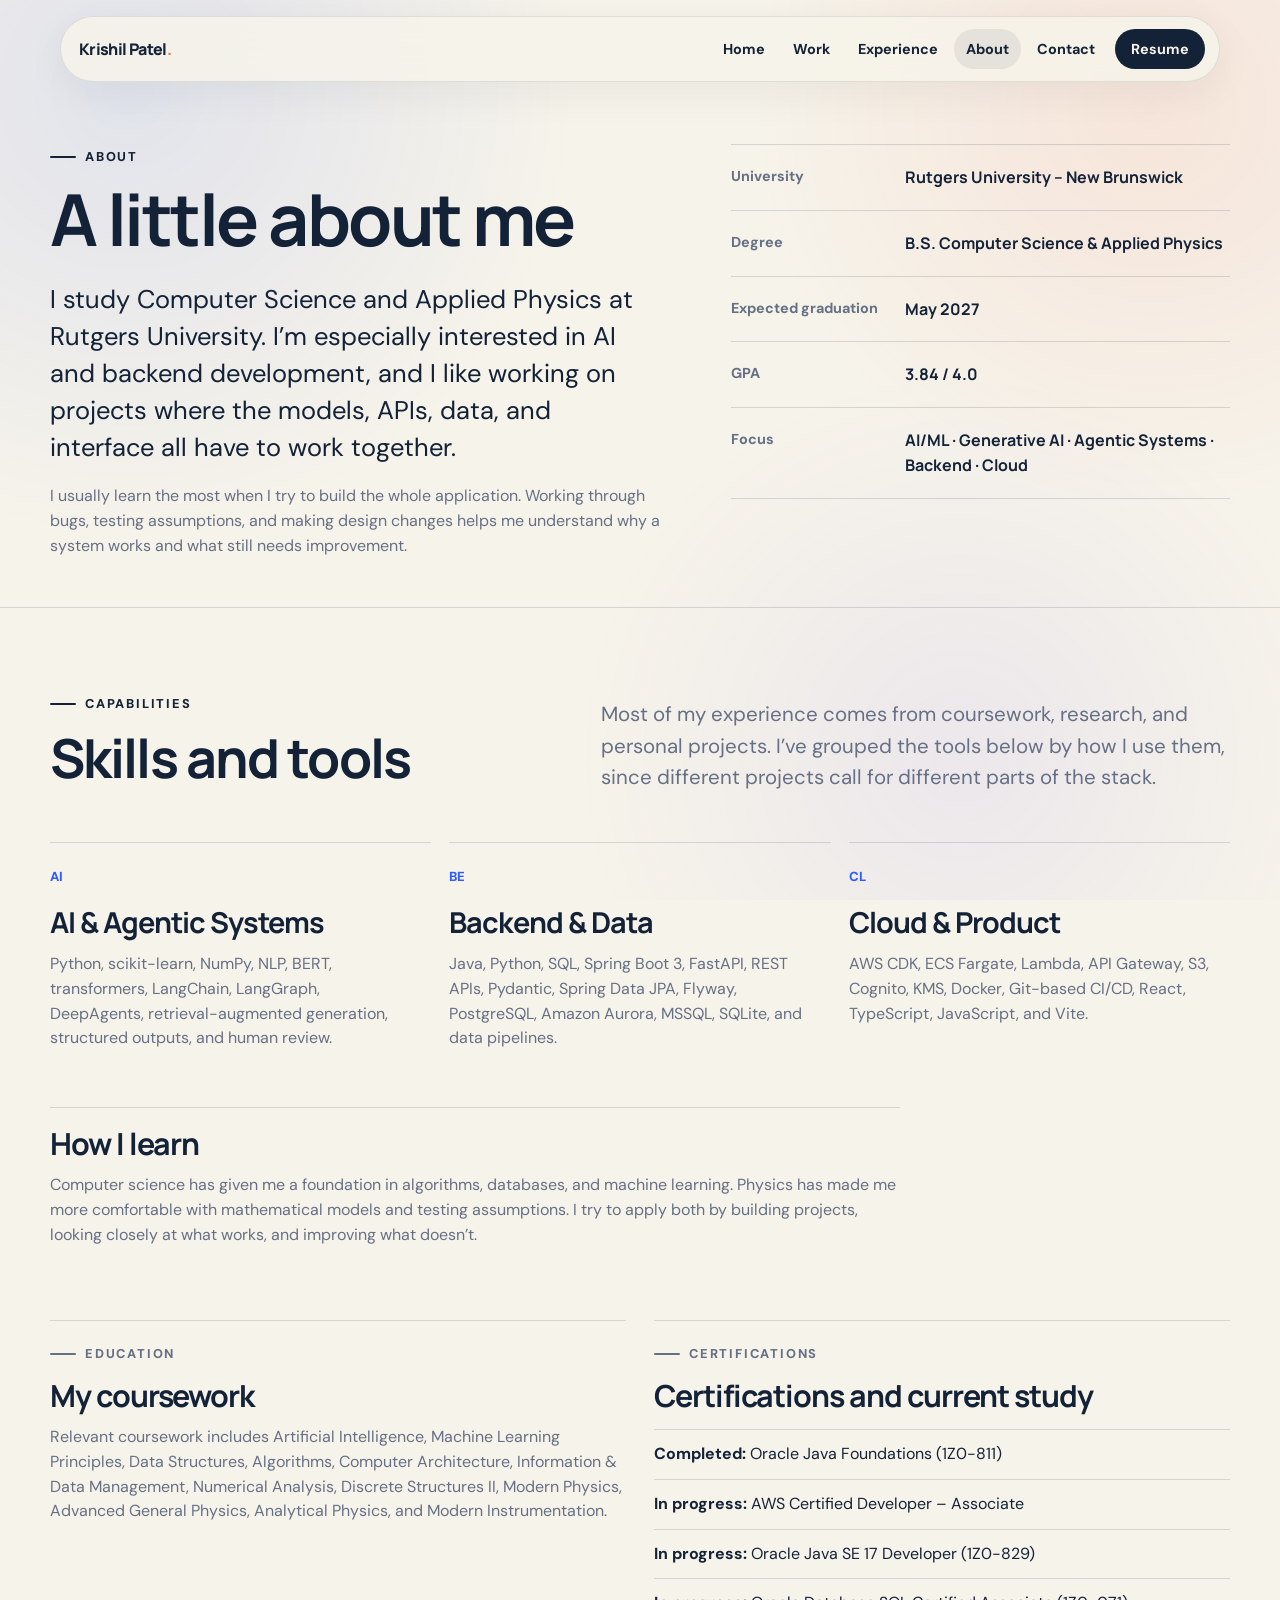
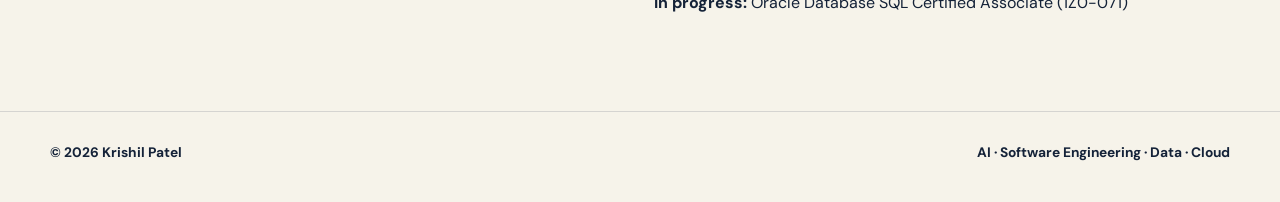
==== commit aeeef813: "Add files via upload" ====
--- a/about.html
+++ b/about.html
@@ -6,7 +6,7 @@
 <meta content="width=device-width, initial-scale=1" name="viewport"/>
 <meta content="About Krishil Patel: Rutgers Computer Science and Applied Physics student focused on AI, agentic systems, backend engineering, data, and cloud." name="description"/>
 <meta content="#f6f3ea" name="theme-color"/>
-<title>About — Krishil Patel</title>
+<title>About – Krishil Patel</title>
 <link href="https://fonts.googleapis.com" rel="preconnect"/>
 <link crossorigin="" href="https://fonts.gstatic.com" rel="preconnect"/>
 <link href="https://fonts.googleapis.com/css2?family=DM+Sans:wght@400;500;600;700&amp;family=Manrope:wght@500;600;700;800&amp;display=swap" rel="stylesheet"/>
@@ -27,18 +27,16 @@
 <div class="shell about-grid">
 <div class="about-copy">
 <p class="eyebrow"><span>About</span></p>
-<h1 data-reveal="">I like systems with moving parts.</h1>
+<h1 data-reveal="">A little about me</h1>
 <p class="big" data-reveal="" style="--delay:80ms">
-          I’m most interested in problems where AI cannot live by itself — where models and agents have to connect with APIs,
-          data, state, cloud infrastructure, and a real user experience.
+          I study Computer Science and Applied Physics at Rutgers University. I’m especially interested in AI and backend development, and I like working on projects where the models, APIs, data, and interface all have to work together.
         </p>
 <p class="small" data-reveal="" style="--delay:140ms">
-          That is why my projects tend to grow beyond isolated experiments. I like understanding how a system behaves end to end,
-          where it can fail, how people interact with it, and what engineering decisions make it more reliable.
+          I usually learn the most when I try to build the whole application. Working through bugs, testing assumptions, and making design changes helps me understand why a system works and what still needs improvement.
         </p>
 </div>
 <div class="profile-facts" data-reveal="" style="--delay:120ms">
-<div class="fact"><div class="label">University</div><strong>Rutgers University — New Brunswick</strong></div>
+<div class="fact"><div class="label">University</div><strong>Rutgers University – New Brunswick</strong></div>
 <div class="fact"><div class="label">Degree</div><strong>B.S. Computer Science &amp; Applied Physics</strong></div>
 <div class="fact"><div class="label">Expected graduation</div><strong>May 2027</strong></div>
 <div class="fact"><div class="label">GPA</div><strong>3.84 / 4.0</strong></div>
@@ -51,11 +49,10 @@
 <div class="section-head">
 <div>
 <p class="eyebrow"><span>Capabilities</span></p>
-<h2 data-reveal="">One stack, connected.</h2>
+<h2 data-reveal="">Skills and tools</h2>
 </div>
 <p class="lead" data-reveal="" style="--delay:100ms">
-          I organize technologies by what they help me build, not as an isolated wall of logos.
-          The recurring goal is to connect reasoning, software, data, infrastructure, and interface into a coherent system.
+          Most of my experience comes from coursework, research, and personal projects. I’ve grouped the tools below by how I use them, since different projects call for different parts of the stack.
         </p>
 </div>
 <div class="objective-grid">
@@ -74,11 +71,11 @@
 <h3>Cloud &amp; Product</h3>
 <p>AWS CDK, ECS Fargate, Lambda, API Gateway, S3, Cognito, KMS, Docker, Git-based CI/CD, React, TypeScript, JavaScript, and Vite.</p>
 </article>
-</div><div class="panel learning-panel"><h3>Learning through building</h3><p>Computer science gives me foundations in algorithms, architecture, data systems, and machine learning. Applied physics adds mathematical modeling, measurement, and an experimental mindset. I apply both in research and projects: define the question, create a working system, check the result, and revise the implementation when the evidence demands it.</p></div>
+</div><div class="panel learning-panel"><h3>How I learn</h3><p>Computer science has given me a foundation in algorithms, databases, and machine learning. Physics has made me more comfortable with mathematical models and testing assumptions. I try to apply both by building projects, looking closely at what works, and improving what doesn’t.</p></div>
 <div class="two-col">
 <section class="panel" data-reveal="">
 <p class="eyebrow"><span>Education</span></p>
-<h3>Computer Science meets Applied Physics.</h3>
+<h3>My coursework</h3>
 <p>
             Relevant coursework includes Artificial Intelligence, Machine Learning Principles, Data Structures, Algorithms,
             Computer Architecture, Information &amp; Data Management, Numerical Analysis, Discrete Structures II,
@@ -87,10 +84,10 @@
 </section>
 <section class="panel" data-reveal="" style="--delay:100ms">
 <p class="eyebrow"><span>Certifications</span></p>
-<h3>Professional learning.</h3>
+<h3>Certifications and current study</h3>
 <ul class="list-clean">
 <li><strong>Completed:</strong> Oracle Java Foundations (1Z0-811)</li>
-<li><strong>In progress:</strong> AWS Certified Developer — Associate</li>
+<li><strong>In progress:</strong> AWS Certified Developer – Associate</li>
 <li><strong>In progress:</strong> Oracle Java SE 17 Developer (1Z0-829)</li>
 <li><strong>In progress:</strong> Oracle Database SQL Certified Associate (1Z0-071)</li>
 </ul>
@@ -108,3 +105,4 @@
 <script src="script.js"></script>
 </body>
 </html>
+
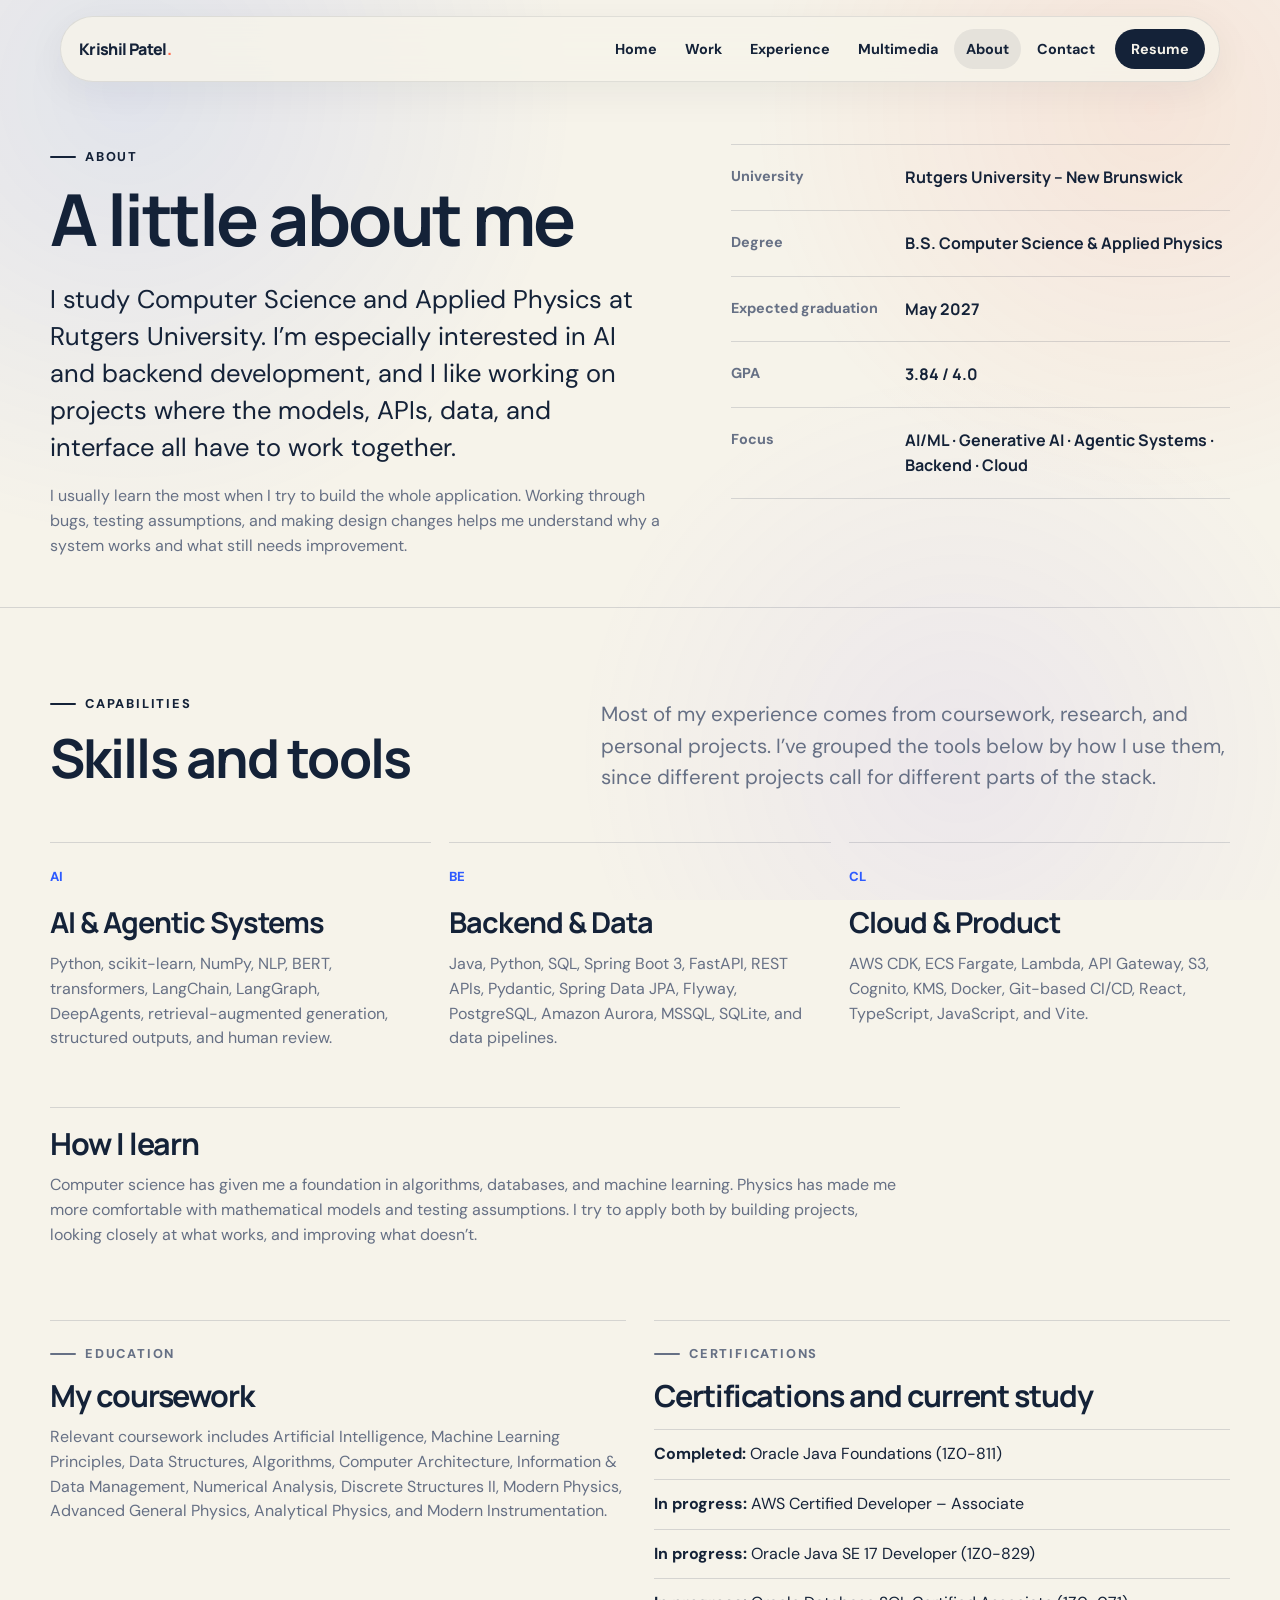
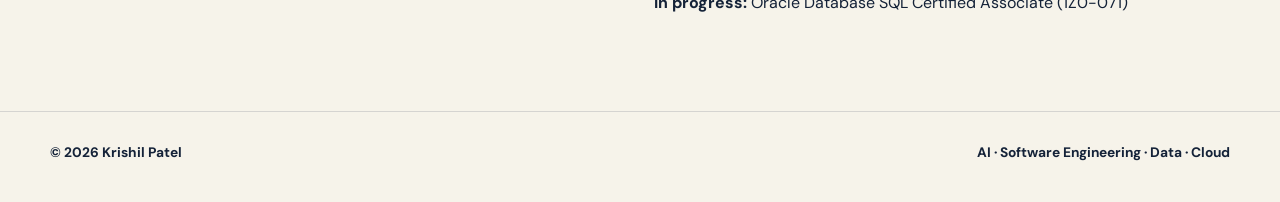
==== commit 005d35f8: "Add files via upload" ====
--- a/about.html
+++ b/about.html
@@ -18,7 +18,7 @@
 <a class="brand" href="index.html">Krishil Patel<span class="brand-dot">.</span></a>
 <button aria-controls="navLinks" aria-expanded="false" class="menu-btn" id="menuBtn" type="button">Menu</button>
 <div class="nav-links" id="navLinks">
-<a href="index.html">Home</a><a href="work.html">Work</a><a href="experience.html">Experience</a><a aria-current="page" class="active" href="about.html">About</a><a href="contact.html">Contact</a><a class="nav-cta" href="resume.pdf" rel="noopener noreferrer" target="_blank">Resume</a>
+<a href="index.html">Home</a><a href="work.html">Work</a><a href="experience.html">Experience</a><a href="multimedia.html">Multimedia</a><a aria-current="page" class="active" href="about.html">About</a><a href="contact.html">Contact</a><a class="nav-cta" href="resume.pdf" rel="noopener noreferrer" target="_blank">Resume</a>
 </div>
 </nav>
 </header>
--- a/styles.css
+++ b/styles.css
@@ -499,3 +499,45 @@
  .cta-row,.contact-links{flex-direction:column;align-items:stretch}
 }
 @media(prefers-reduced-motion:reduce){[data-reveal]{transition:none!important}}
+
+#discussion{scroll-margin-top:6rem}
+.discussion-card{
+  max-width:760px;
+  padding:clamp(1.25rem,4vw,2.5rem);
+  border:1px solid var(--line);
+  border-radius:var(--radius);
+  background:var(--white);
+}
+.discussion-card h2{margin:.4em 0}
+.discussion-card a{text-decoration:underline;text-underline-offset:3px}
+.discussion-card label{display:block;font-weight:700}
+.discussion-card textarea{
+  display:block;
+  width:100%;
+  margin:.45rem 0 1rem;
+  padding:.75rem;
+  border:1px solid var(--muted);
+  border-radius:12px;
+  color:var(--ink);
+  resize:vertical;
+}
+.discussion-card textarea:focus-visible{outline:3px solid var(--blue);outline-offset:3px}
+.discussion-address{overflow-wrap:anywhere}
+#discussion-status:empty{margin:0}
+
+/* Multimedia: native players, captioned images, and responsive gallery. */
+.portfolio-video{display:block;width:100%;height:auto;aspect-ratio:16/9;background:var(--ink);border-radius:20px;border:1px solid var(--line)}
+.portfolio-audio{display:block;width:100%;margin-top:24px}
+.media-note{font-size:.9rem;color:var(--muted);margin-top:14px}
+.media-gallery{display:grid;grid-template-columns:repeat(2,minmax(0,1fr));gap:30px}
+.media-figure{margin:0;border:1px solid var(--line);border-radius:20px;background:var(--white);overflow:hidden}
+.media-figure img{width:100%;height:auto}
+.media-figure figcaption{padding:22px}
+.media-figure h3{font-size:1.25rem;line-height:1.3;margin-bottom:12px}
+.media-figure p{color:var(--muted)}
+.media-transcript{margin-top:20px;border:1px solid var(--line);border-radius:12px;padding:18px 22px}
+.media-transcript summary{cursor:pointer;font-weight:700}
+.media-transcript li{margin-top:12px}
+.media-transcript p{margin-top:14px}
+:focus-visible{outline:3px solid var(--blue);outline-offset:5px}
+@media(max-width:680px){.media-gallery{grid-template-columns:1fr}.media-figure figcaption{padding:18px}}
